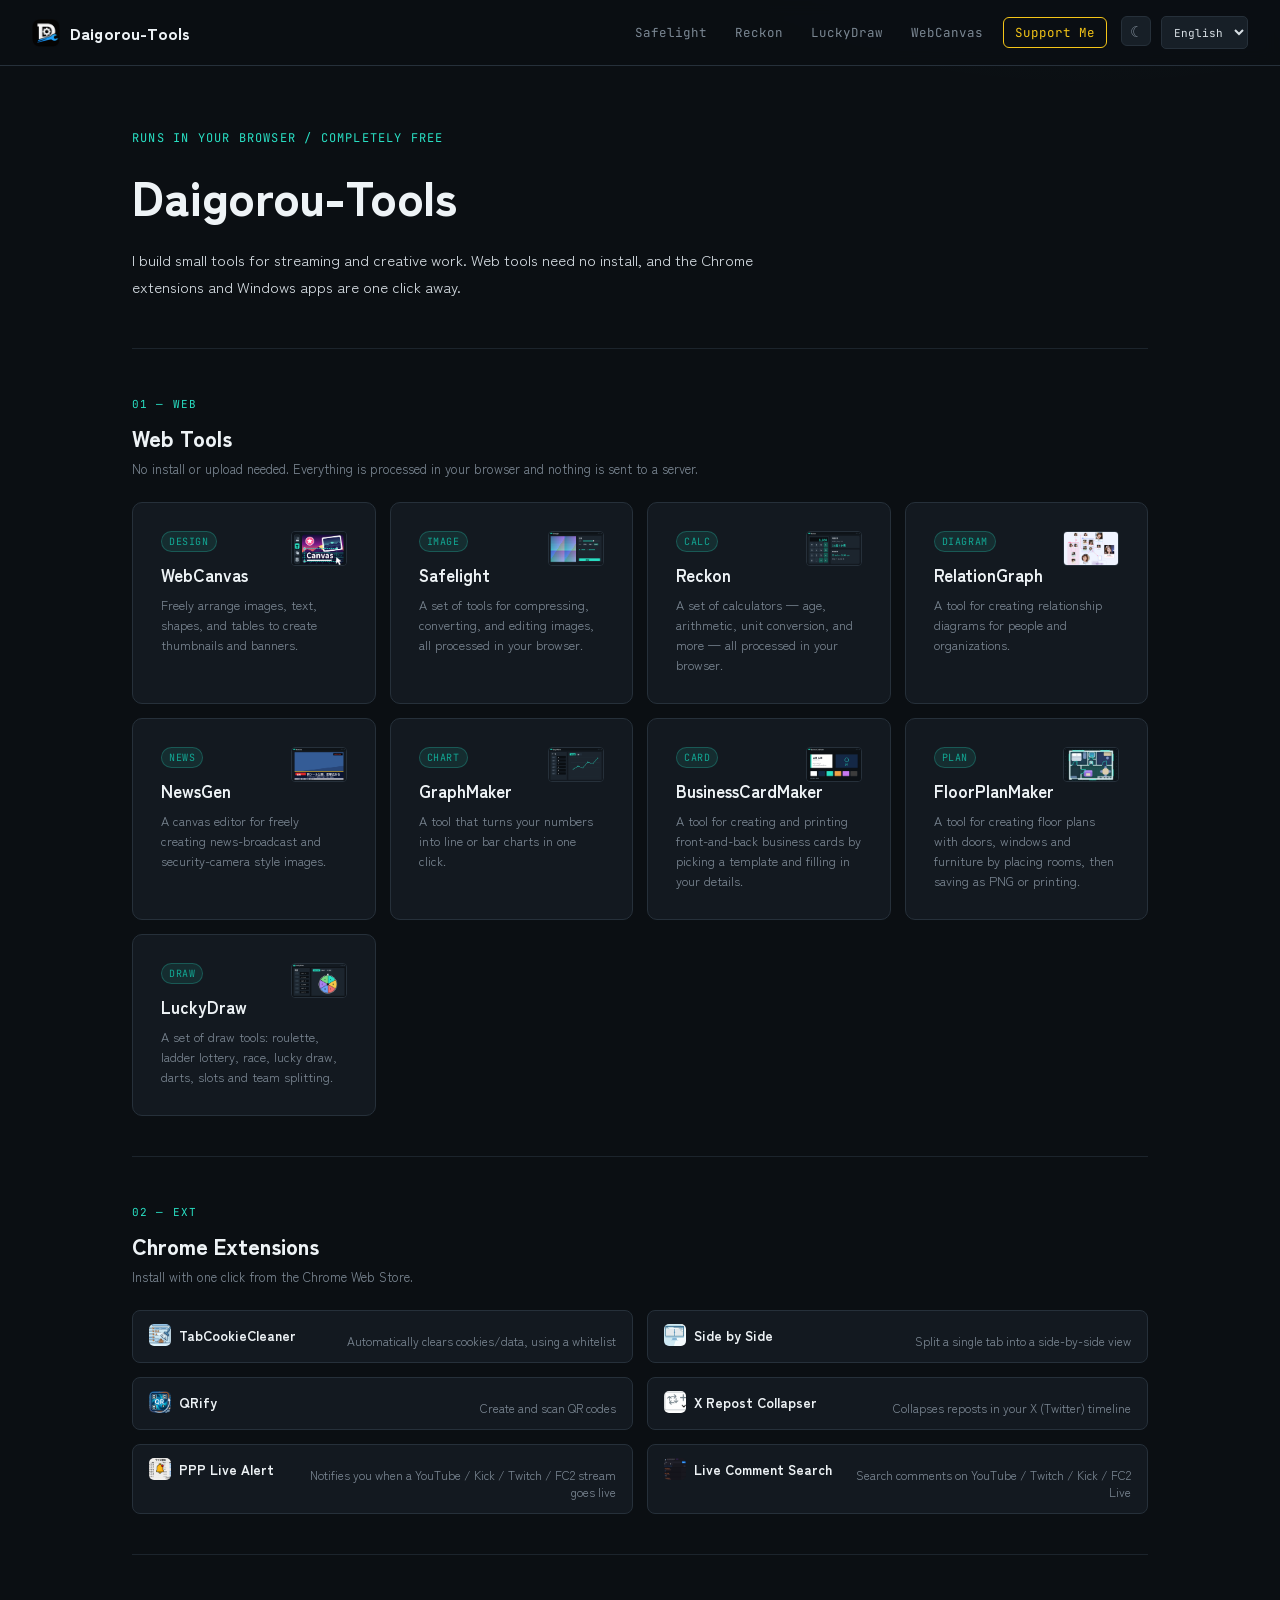
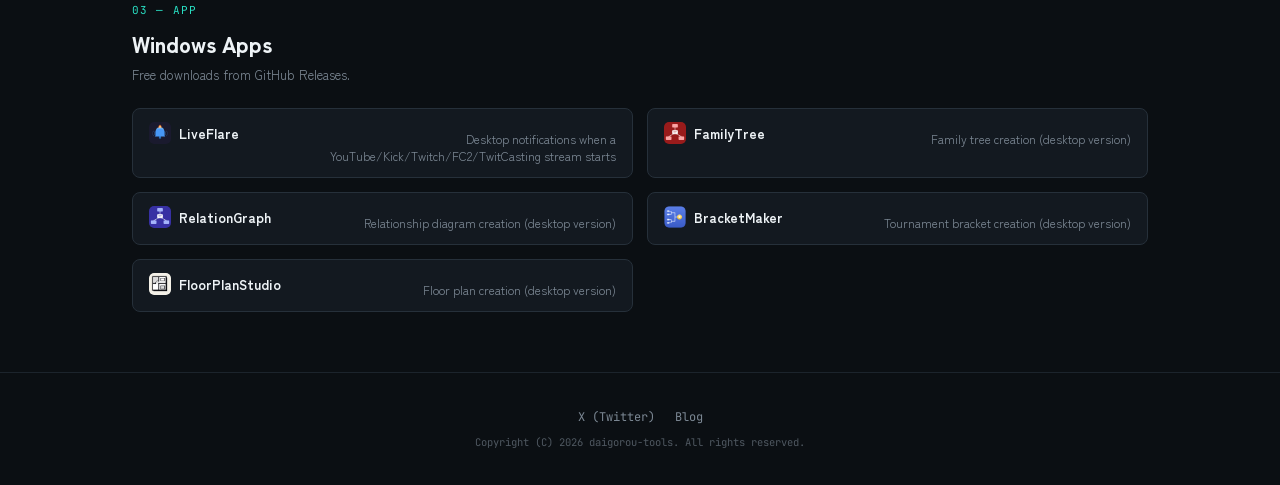
==== index.html @ 7ba77029 "Add files via upload" ====
<!DOCTYPE html>
<html lang="ja">
<head>
<meta charset="UTF-8">
<meta name="viewport" content="width=device-width, initial-scale=1.0">
<title data-i18n="page_title">Daigorou-Tools — ツール置き場</title>
<link rel="icon" type="image/png" href="favicon.png">
<script>
  // CSSが読み込まれる前にテーマ属性を確定させ、切り替え時のチラつきを防ぐ
  (function(){
    try{
      var t = localStorage.getItem('daigorou-tools-theme');
      document.documentElement.setAttribute('data-theme', (t === 'light') ? 'light' : 'dark');
    }catch(e){}
  })();
</script>
<link rel="preconnect" href="https://fonts.googleapis.com">
<link rel="preconnect" href="https://fonts.gstatic.com" crossorigin>
<link href="https://fonts.googleapis.com/css2?family=JetBrains+Mono:wght@400;500;700&family=Zen+Kaku+Gothic+New:wght@400;500;700;900&display=swap" rel="stylesheet">
<link rel="stylesheet" href="style.css">
<script src="i18n.js" defer></script>
</head>
<body>

<header class="topbar">
  <div class="brand">
    <img class="brand-logo" src="favicon.png" alt="" width="28" height="28">
    <span class="brand-name">Daigorou-Tools</span>
  </div>
  <nav class="toplinks">
    <a data-i18n="name_safelight" href="https://daigorou-addon.github.io/safelight/">Safelight</a>
    <a data-i18n="name_reckon" href="https://daigorou-addon.github.io/reckon/">Reckon</a>
    <a data-i18n="name_luckydraw" href="https://daigorou-addon.github.io/lucky-draw/">LuckyDraw</a>
    <a data-i18n="name_webcanvas" href="https://daigorou-addon.github.io/webcanvas/">WebCanvas</a>
    <a class="support-link" href="https://buymeacoffee.com/daigorou" target="_blank" rel="noopener noreferrer">Support Me</a>
    <button id="themeToggleBtn" class="theme-toggle" data-i18n-title="theme_toggle_title" title="表示テーマを切り替え">☀</button>
    <select id="langSelect" class="lang-select">
      <option value="ja">日本語</option>
      <option value="en">English</option>
      <option value="ko">한국어</option>
      <option value="zh-CN">简体中文</option>
      <option value="zh-TW">繁體中文</option>
      <option value="es">Español</option>
    </select>
  </nav>
</header>

<main>

  <section class="hero">
    <p class="hero-kicker" data-i18n="hero_kicker">ブラウザ完結 / 完全無料</p>
    <h1>Daigorou-Tools</h1>
    <p class="hero-lead" data-i18n="hero_lead">各種ツールを作って公開しています。Web版はインストール不要
Chrome拡張とWindowsソフトはワンクリックで導入できます。</p>
  </section>

  <section class="section">
    <div class="section-head">
      <span class="section-tag">01 — WEB</span>
      <h2 data-i18n="sec1_title">Webツール</h2>
      <p data-i18n="sec1_desc">インストール・アップロード不要です。すべてブラウザ内で処理され、サーバーには送信されません。</p>
      <p id="braveNote" class="brave-note" data-i18n="brave_note" hidden>※スマホのBraveブラウザでは、シールド（ライオンマーク）をオフにしないと正常に動作しない場合があります。</p>
    </div>
    <div class="grid grid-4">
      <a class="card card-featured" href="https://daigorou-addon.github.io/webcanvas/">
        <img class="card-thumb" src="img/webcanvas.png" alt="WebCanvas" width="56" height="35" loading="lazy" onerror="this.remove()">
        <span class="card-tag">DESIGN</span>
        <h3 data-i18n="name_webcanvas">WebCanvas</h3>
        <p data-i18n="card_webcanvas_desc">画像・テキスト・図形・表を自由に配置して、サムネイルやバナーを作れるツール。</p>
      </a>
      <a class="card card-featured" href="https://daigorou-addon.github.io/safelight/">
        <img class="card-thumb" src="img/safelight.png" alt="Safelight" width="56" height="35" loading="lazy" onerror="this.remove()">
        <span class="card-tag">IMAGE</span>
        <h3 data-i18n="name_safelight">Safelight</h3>
        <p data-i18n="card_safelight_desc">画像の圧縮、変換、編集をブラウザ内だけで処理するツール集。</p>
      </a>
      <a class="card card-featured" href="https://daigorou-addon.github.io/reckon/">
        <img class="card-thumb" src="img/reckon.png" alt="Reckon" width="56" height="35" loading="lazy" onerror="this.remove()">
        <span class="card-tag">CALC</span>
        <h3 data-i18n="name_reckon">Reckon</h3>
        <p data-i18n="card_reckon_desc">年齢計算・電卓・単位変換など、各種計算をブラウザ内で処理するツール集。</p>
      </a>
      <a class="card card-featured" href="https://daigorou-addon.github.io/relation-graph-web/">
        <img class="card-thumb" src="img/relationgraph.png" alt="RelationGraph" width="56" height="35" loading="lazy" onerror="this.remove()">
        <span class="card-tag">DIAGRAM</span>
        <h3 data-i18n="name_relationgraph">RelationGraph</h3>
        <p data-i18n="card_relationgraph_desc">人物・組織の相関図を作成できるツール。</p>
      </a>
      <a class="card card-featured" href="https://daigorou-addon.github.io/newsgen/">
        <img class="card-thumb" src="img/newsgen.png" alt="NewsGen" width="56" height="35" loading="lazy" onerror="this.remove()">
        <span class="card-tag">NEWS</span>
        <h3 data-i18n="name_newsgen">NewsGen</h3>
        <p data-i18n="card_newsgen_desc">ニュース番組・監視カメラ風の画像を自由に作成できるキャンバスエディタ。</p>
      </a>
      <a class="card card-featured" href="https://daigorou-addon.github.io/graphmaker/">
        <img class="card-thumb" src="img/graphmaker.png" alt="GraphMaker" width="56" height="35" loading="lazy" onerror="this.remove()">
        <span class="card-tag">CHART</span>
        <h3 data-i18n="name_graphmaker">GraphMaker</h3>
        <p data-i18n="card_graphmaker_desc">数値を入力するだけで折れ線・棒グラフを作成できるツール。</p>
      </a>
      <a class="card card-featured" href="https://daigorou-addon.github.io/businesscardmaker/">
        <img class="card-thumb" src="img/businesscardmaker.png" alt="BusinessCardMaker" width="56" height="35" loading="lazy" onerror="this.remove()">
        <span class="card-tag">CARD</span>
        <h3 data-i18n="name_businesscardmaker">BusinessCardMaker</h3>
        <p data-i18n="card_businesscardmaker_desc">テンプレートを選んで入力するだけで、表裏の名刺を作成・印刷できるツール。</p>
      </a>
      <a class="card card-featured" href="https://daigorou-addon.github.io/floorplanmaker/">
        <img class="card-thumb" src="img/floorplanmaker.png" alt="FloorPlanMaker" width="56" height="35" loading="lazy" onerror="this.remove()">
        <span class="card-tag">PLAN</span>
        <h3 data-i18n="name_floorplanmaker">FloorPlanMaker</h3>
        <p data-i18n="card_floorplanmaker_desc">部屋を配置するだけで、ドア・窓・家具入りの間取り図を作成し、PNG保存・印刷できるツール。</p>
      </a>
      <a class="card card-featured" href="https://daigorou-addon.github.io/lucky-draw/">
        <img class="card-thumb" src="img/lucky-draw.png" alt="LuckyDraw" width="56" height="35" loading="lazy" onerror="this.remove()">
        <span class="card-tag">DRAW</span>
        <h3 data-i18n="name_luckydraw">LuckyDraw</h3>
        <p data-i18n="card_luckydraw_desc">ルーレット・あみだくじ・レース・くじ引き・ダーツ・スロット・チーム分けができる抽選ツール集。</p>
      </a>
    </div>
  </section>

  <section class="section">
    <div class="section-head">
      <span class="section-tag">02 — EXT</span>
      <h2 data-i18n="sec2_title">Chrome拡張機能</h2>
      <p data-i18n="sec2_desc">Chromeウェブストアからワンクリックで導入できます。</p>
    </div>
    <div class="grid grid-2">
      <a class="row" href="https://chromewebstore.google.com/detail/fgbdpmmabohmpbkecbohmhadnnpcmadp?utm_source=item-share-cb" target="_blank" rel="noopener">
        <span class="row-name"><img class="row-icon" src="img/icons/tabcookiecleaner.png" alt="" width="22" height="22" loading="lazy" onerror="this.remove()">TabCookieCleaner</span>
        <span class="row-desc" data-i18n="ext_tcc_desc">ホワイトリスト方式でCookie/データを自動削除</span>
      </a>
      <a class="row" href="https://chromewebstore.google.com/detail/ldggejchfmefpfllgifcdkdidkndfijm?utm_source=item-share-cb" target="_blank" rel="noopener">
        <span class="row-name"><img class="row-icon" src="img/icons/sidebyside.png" alt="" width="22" height="22" loading="lazy" onerror="this.remove()">Side by Side</span>
        <span class="row-desc" data-i18n="ext_sbs_desc">1つのタブで画面を左右に分割表示</span>
      </a>
      <a class="row" href="https://chromewebstore.google.com/detail/amllefibcgamaindihhheocadjoeaiei?utm_source=item-share-cb" target="_blank" rel="noopener">
        <span class="row-name"><img class="row-icon" src="img/icons/qrify.png" alt="" width="22" height="22" loading="lazy" onerror="this.remove()">QRify</span>
        <span class="row-desc" data-i18n="ext_qr_desc">QRコードの作成・読み取り</span>
      </a>
      <a class="row" href="https://chromewebstore.google.com/detail/hnbjoaecldhkombolofpclgllfpgfhhi?utm_source=item-share-cb" target="_blank" rel="noopener">
        <span class="row-name"><img class="row-icon" src="img/icons/xrepostcollapser.png" alt="" width="22" height="22" loading="lazy" onerror="this.remove()">X Repost Collapser</span>
        <span class="row-desc" data-i18n="ext_xrc_desc">X(Twitter)のリポストをタイムラインで折りたたむ</span>
      </a>
      <a class="row" href="https://chromewebstore.google.com/detail/ghkobnmkiieaaolppjlgbmhbdlnjgfjc?utm_source=item-share-cb" target="_blank" rel="noopener">
        <span class="row-name"><img class="row-icon" src="img/icons/ppplivealert.png" alt="" width="22" height="22" loading="lazy" onerror="this.remove()">PPP Live Alert</span>
        <span class="row-desc" data-i18n="ext_ppp_desc">YouTube / Kick / Twitch / FC2の配信を通知</span>
      </a>
      <a class="row" href="https://chromewebstore.google.com/detail/ccbcmlofkmamdbfabkmjmnmbmikjnodb?utm_source=item-share-cb" target="_blank" rel="noopener">
        <span class="row-name"><img class="row-icon" src="img/icons/livecommentsearch.png" alt="" width="22" height="22" loading="lazy" onerror="this.remove()">Live Comment Search</span>
        <span class="row-desc" data-i18n="ext_lcs_desc">YouTube / Twitch / Kick / FC2のコメントを検索</span>
      </a>
    </div>
  </section>

  <section class="section">
    <div class="section-head">
      <span class="section-tag">03 — APP</span>
      <h2 data-i18n="sec3_title">Windowsソフト</h2>
      <p data-i18n="sec3_desc">GitHub Releasesから無料でダウンロードできます。</p>
    </div>
    <div class="grid grid-2">
      <a class="row" href="https://github.com/daigorou-addon/LiveFlare/releases" target="_blank" rel="noopener">
        <span class="row-name"><img class="row-icon" src="img/icons/liveflare.png" alt="" width="22" height="22" loading="lazy" onerror="this.remove()">LiveFlare</span>
        <span class="row-desc" data-i18n="app_liveflare_desc">YouTube/Kick/Twitch/FC2/TwitCastingの配信開始を通知</span>
      </a>
      <a class="row" href="https://github.com/daigorou-addon/FamilyTree/releases" target="_blank" rel="noopener">
        <span class="row-name"><img class="row-icon" src="img/icons/familytree.png" alt="" width="22" height="22" loading="lazy" onerror="this.remove()">FamilyTree</span>
        <span class="row-desc" data-i18n="app_familytree_desc">家系図作成（デスクトップ版）</span>
      </a>
      <a class="row" href="https://github.com/daigorou-addon/RelationGraph/releases" target="_blank" rel="noopener">
        <span class="row-name"><img class="row-icon" src="img/icons/relationgraph.png" alt="" width="22" height="22" loading="lazy" onerror="this.remove()">RelationGraph</span>
        <span class="row-desc" data-i18n="app_relationgraph_desc">相関図作成（デスクトップ版）</span>
      </a>
      <a class="row" href="https://github.com/daigorou-addon/BracketMaker/releases" target="_blank" rel="noopener">
        <span class="row-name"><img class="row-icon" src="img/icons/bracketmaker.png" alt="" width="22" height="22" loading="lazy" onerror="this.remove()">BracketMaker</span>
        <span class="row-desc" data-i18n="app_bracketmaker_desc">トーナメント表作成（デスクトップ版）</span>
      </a>
      <a class="row" href="https://github.com/daigorou-addon/FloorPlanStudio/releases" target="_blank" rel="noopener">
        <span class="row-name"><img class="row-icon" src="img/icons/floorplanstudio.png" alt="" width="22" height="22" loading="lazy" onerror="this.remove()">FloorPlanStudio</span>
        <span class="row-desc" data-i18n="app_floorplanstudio_desc">間取り図作成（デスクトップ版）</span>
      </a>
    </div>
  </section>

</main>

<footer>
  <div class="footer-links">
    <a href="https://x.com/daigorouwork" target="_blank" rel="noopener">X (Twitter)</a>
    <a href="https://daigorou-tools.blogspot.com/" target="_blank" rel="noopener" data-i18n="footer_blog">ブログ</a>
  </div>
  <div class="footer-copyright">Copyright (C) 2026 daigorou-tools. All rights reserved.</div>
</footer>

</body>
</html>
---- style.css ----
/* ===================================================================
   Daigorou-Tools — トップページ
   モチーフ: 工具箱のパーツカタログ。整然としたグリッドとタグラベルで
   「並べられたツール群」を表現する。
=================================================================== */

:root{
  --bg:#0b0f13;
  --bg-2:#0e1318;
  --panel:#131920;
  --panel-2:#171f27;
  --line:#26303a;
  --line-soft:#1c242c;
  --paper:#eef3f6;
  --ink:#d7dee4;
  --muted:#7c8894;
  --accent:#29e0c4;
  --accent-2:#12a894;
  --accent-ink:#04241f;
  --mono:"JetBrains Mono","SFMono-Regular",Consolas,monospace;
  --sans:"Zen Kaku Gothic New","Hiragino Sans","Noto Sans JP",sans-serif;
}

/* ダーク/ライトテーマ切り替え。デフォルトはダーク */
html[data-theme="dark"]{
  --bg:#0b0f13;
  --bg-2:#0e1318;
  --panel:#131920;
  --panel-2:#171f27;
  --line:#26303a;
  --line-soft:#1c242c;
  --paper:#eef3f6;
  --ink:#d7dee4;
  --muted:#7c8894;
  --accent:#29e0c4;
  --accent-2:#12a894;
  --accent-ink:#04241f;
  --topbar-bg:rgba(11,15,19,.9);
  --support:#f5c518;
  --support-bg:rgba(245,197,24,.12);
}
html[data-theme="light"]{
  --bg:#ffffff;
  --bg-2:#f3f5f6;
  --panel:#ffffff;
  --panel-2:#f1f3f4;
  --line:#dbe0e3;
  --line-soft:#e9ecee;
  --paper:#12181f;
  --ink:#222a33;
  --muted:#828d99;
  --accent:#0f9c8c;
  --accent-2:#0c7c70;
  --accent-ink:#ffffff;
  --topbar-bg:rgba(255,255,255,.9);
  --support:#b58900;
  --support-bg:rgba(181,137,0,.1);
}

*{box-sizing:border-box;}
html,body{margin:0;padding:0;}
body{
  background:
    radial-gradient(ellipse 900px 500px at 85% -10%, rgba(41,224,196,.06), transparent 60%),
    var(--bg);
  color:var(--ink);
  font-family:var(--sans);
  min-height:100vh;
}
a{color:inherit;text-decoration:none;}

/* ---------- ヘッダー ---------- */
.topbar{
  position:sticky;
  top:0;
  z-index:10;
  display:flex;
  align-items:center;
  justify-content:space-between;
  padding:16px 32px;
  background:var(--topbar-bg);
  backdrop-filter:blur(8px);
  border-bottom:1px solid var(--line);
  flex-wrap:wrap;
  gap:12px;
}
.brand{display:flex;align-items:center;gap:10px;}
.brand-logo{
  width:28px;
  height:28px;
  border-radius:6px;
  display:block;
}
.brand-mark{
  font-family:var(--mono);
  font-weight:700;
  font-size:13px;
  background:var(--accent);
  color:var(--accent-ink);
  padding:4px 8px;
  border-radius:4px;
  letter-spacing:.02em;
}
.brand-name{
  font-weight:900;
  font-size:16px;
  color:var(--paper);
  letter-spacing:.01em;
}
.toplinks{display:flex;gap:4px;flex-wrap:wrap;}
.toplinks a{
  font-family:var(--mono);
  font-size:12.5px;
  color:var(--muted);
  padding:8px 12px;
  border-radius:6px;
  transition:background .15s, color .15s;
}
.toplinks a:hover{background:var(--panel-2);color:var(--accent);}
.toplinks a.support-link{
  color:var(--support);
  border:1px solid var(--support);
  padding:6px 11px;
  border-radius:6px;
  margin:0 6px 0 4px;
  align-self:center;
  white-space:nowrap;
}
.toplinks a.support-link:hover{background:var(--support-bg);color:var(--support);}
.lang-select{
  font-family:var(--mono);
  font-size:11px;
  background:var(--panel-2);
  color:var(--ink);
  border:1px solid var(--line);
  border-radius:5px;
  padding:7px 8px;
  margin-left:6px;
  cursor:pointer;
}
.lang-select:focus{outline:2px solid var(--accent);outline-offset:1px;}
.theme-toggle{
  width:30px; height:30px;
  flex:0 0 auto;
  display:flex; align-items:center; justify-content:center;
  border:1px solid var(--line);
  border-radius:6px;
  background:var(--panel-2);
  color:var(--muted);
  font-size:15px;
  line-height:1;
  cursor:pointer;
  padding:0;
  margin-left:4px;
}
.theme-toggle:hover{ border-color:var(--accent); color:var(--ink); }

/* ---------- ヒーロー ---------- */
main{max-width:1080px;margin:0 auto;padding:0 32px;}
.hero{padding:64px 0 48px;}
.hero-kicker{
  font-family:var(--mono);
  font-size:12px;
  letter-spacing:.1em;
  color:var(--accent);
  text-transform:uppercase;
  margin:0 0 14px;
}
.hero h1{
  font-size:clamp(32px, 5vw, 48px);
  font-weight:900;
  color:var(--paper);
  margin:0 0 16px;
  letter-spacing:-.01em;
}
.hero-lead{
  font-size:15px;
  line-height:1.8;
  color:var(--ink);
  max-width:640px;
  margin:0;
  white-space:pre-line;
}

/* ---------- セクション共通 ---------- */
.section{padding:40px 0;border-top:1px solid var(--line-soft);}
.section-head{margin-bottom:24px;}
.section-tag{
  font-family:var(--mono);
  font-size:11px;
  letter-spacing:.1em;
  color:var(--accent);
}
.section-head h2{
  font-size:22px;
  font-weight:900;
  color:var(--paper);
  margin:8px 0 6px;
}
.section-head p{
  font-size:13px;
  color:var(--muted);
  margin:0;
}
.section-head p.brave-note{
  font-size:11px;
  margin-top:6px;
}

/* ---------- Webツールのカード ---------- */
.grid{display:grid;gap:14px;}
.grid-4{grid-template-columns:repeat(4,1fr);}
.grid-2{grid-template-columns:repeat(2,1fr);}
.grid-single{grid-template-columns:1fr;max-width:420px;}
.grid-3{grid-template-columns:repeat(3,1fr);}
@media (max-width:860px){
  .grid-4, .grid-3{grid-template-columns:repeat(2,1fr);}
}
@media (max-width:600px){
  .grid-4, .grid-2, .grid-3{grid-template-columns:1fr;}
  main{padding:0 18px;}
  .topbar{padding:14px 18px;justify-content:center;}
  .brand{display:none;}
  .toplinks{width:100%;justify-content:center;align-items:center;flex-wrap:nowrap;}
  .toplinks a:not(.support-link){display:none;}
}

.card{
  position:relative;
  display:flex;
  flex-direction:column;
  gap:8px;
  background:var(--panel);
  border:1px solid var(--line);
  border-radius:10px;
  padding:20px;
  transition:border-color .15s, transform .15s, background .15s;
}
.card:hover{
  border-color:var(--accent);
  background:var(--panel-2);
  transform:translateY(-2px);
}
.card-featured{
  padding:28px;
}
.card-featured h3{
  font-size:22px;
}
.card-featured p{
  font-size:13.5px;
}
.card-thumb{
  position:absolute;
  top:28px;
  right:28px;
  width:56px;
  height:35px;
  object-fit:cover;
  object-position:top;
  border:1px solid var(--line);
  border-radius:4px;
  background:var(--bg-2);
}
.card-tag{
  align-self:flex-start;
  font-family:var(--mono);
  font-size:10px;
  letter-spacing:.06em;
  color:var(--accent-2);
  background:rgba(41,224,196,.1);
  border:1px solid rgba(41,224,196,.25);
  padding:3px 7px;
  border-radius:20px;
}
.card h3{
  font-size:17px;
  font-weight:700;
  color:var(--paper);
  margin:2px 0 0;
}
.card p{
  font-size:12.5px;
  line-height:1.6;
  color:var(--muted);
  margin:0;
  flex:1;
}

/* ---------- 拡張機能・ソフトのリスト行 ---------- */
.row{
  display:flex;
  align-items:baseline;
  justify-content:space-between;
  gap:16px;
  background:var(--panel);
  border:1px solid var(--line);
  border-radius:8px;
  padding:13px 16px;
  transition:border-color .15s, background .15s;
}
.row:hover{border-color:var(--accent);background:var(--panel-2);}
.row-icon{
  flex:none;
  width:22px;
  height:22px;
  border-radius:5px;
}
.row-name{
  display:inline-flex;
  align-items:center;
  gap:8px;
  font-size:13.5px;
  font-weight:700;
  color:var(--paper);
  white-space:nowrap;
}
.row-desc{
  font-size:12px;
  color:var(--muted);
  text-align:right;
}
@media (max-width:600px){
  .row{flex-direction:column;align-items:flex-start;gap:4px;}
  .row-desc{text-align:left;}
}

/* ---------- フッター ---------- */
footer{
  text-align:center;
  padding:36px 20px;
  border-top:1px solid var(--line-soft);
  margin-top:20px;
}
.footer-links{
  display:flex;
  justify-content:center;
  gap:20px;
  flex-wrap:wrap;
  margin-bottom:10px;
}
.footer-links a{
  font-family:var(--mono);
  font-size:12px;
  color:var(--muted);
  transition:color .15s;
}
.footer-links a:hover{color:var(--accent);}
.footer-copyright{
  font-family:var(--mono);
  font-size:10.5px;
  color:var(--muted);
  opacity:.6;
}
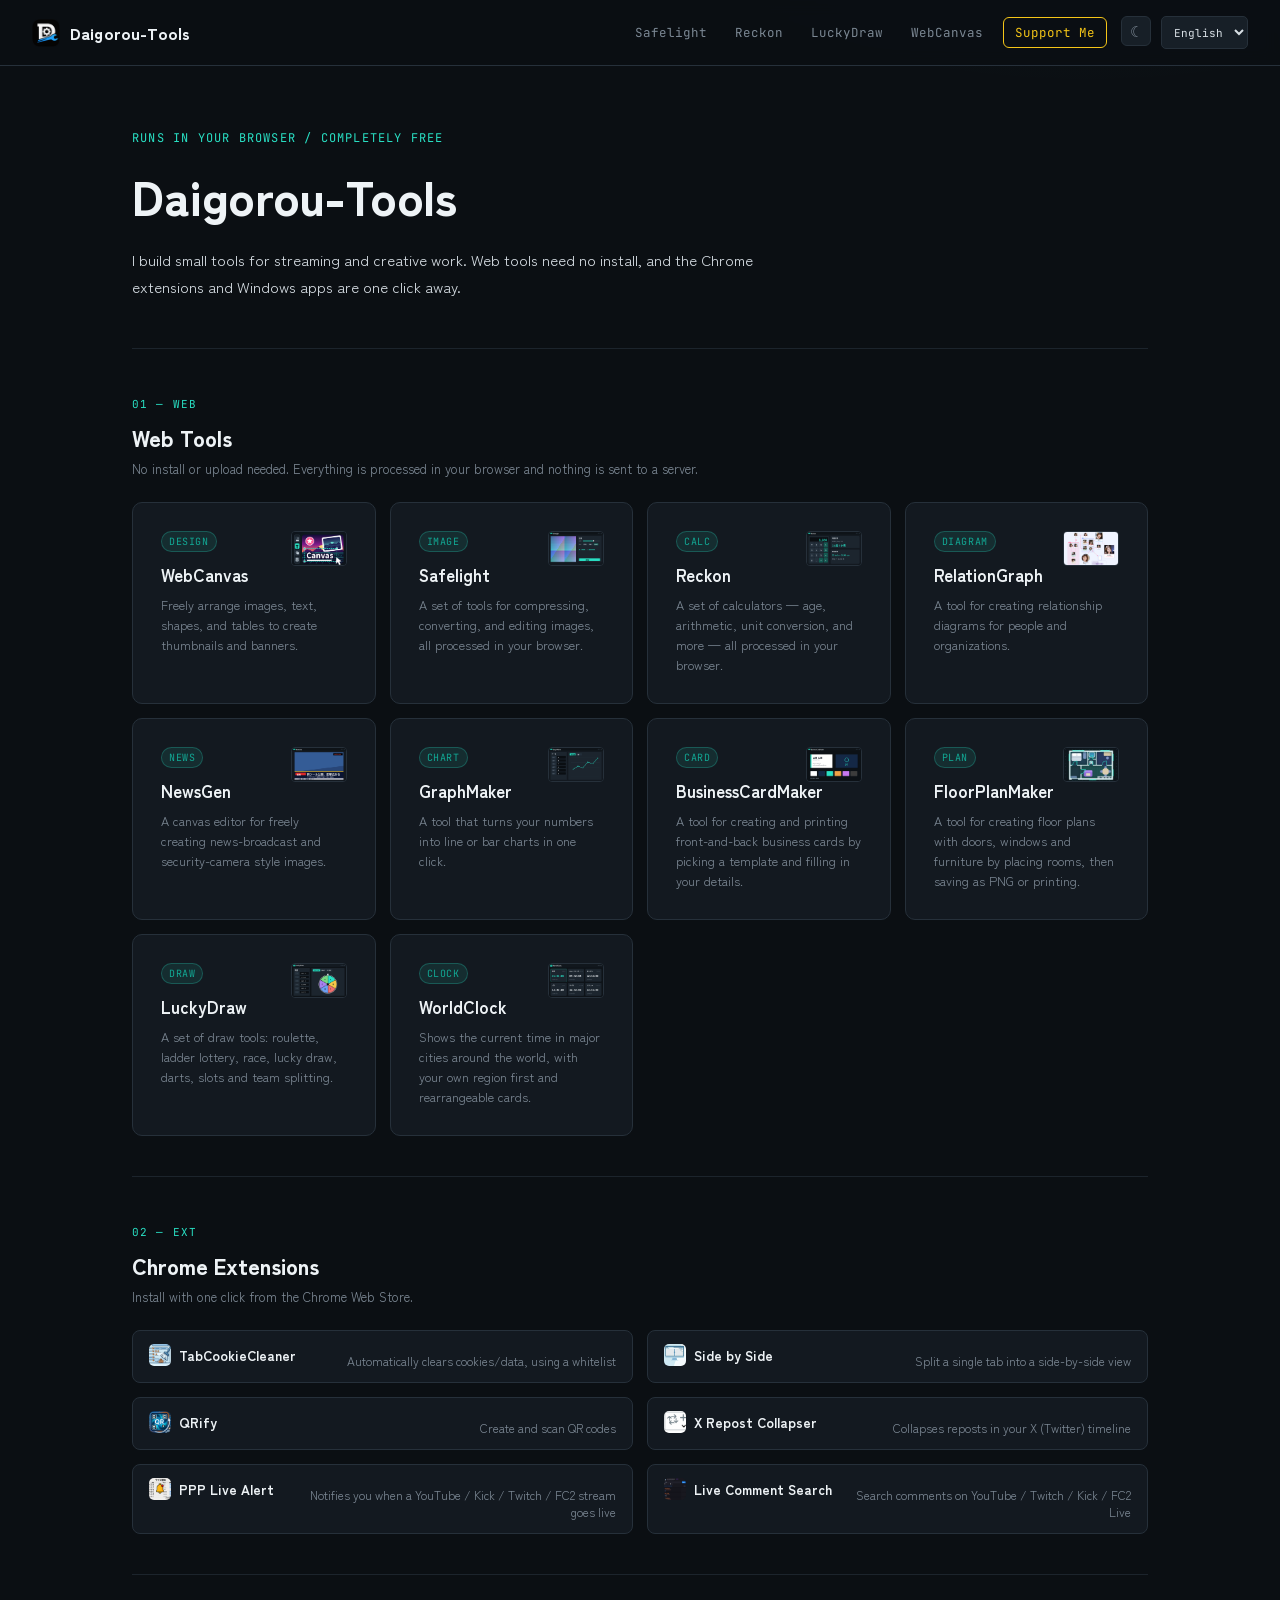
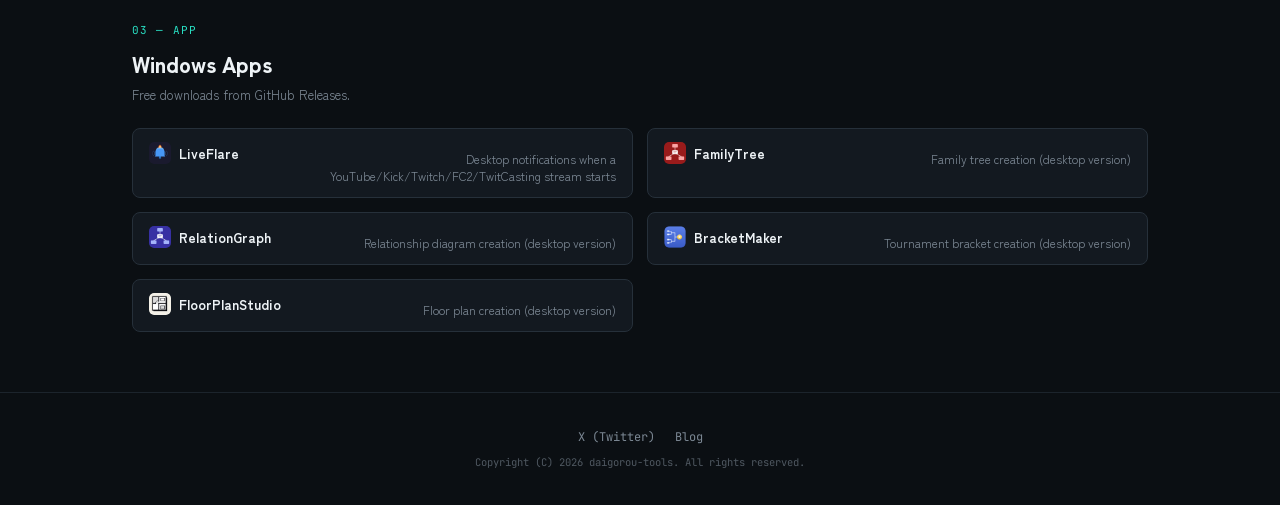
==== commit cc06ed56: "Add files via upload" ====
--- a/index.html
+++ b/index.html
@@ -116,6 +116,12 @@
         <h3 data-i18n="name_luckydraw">LuckyDraw</h3>
         <p data-i18n="card_luckydraw_desc">ルーレット・あみだくじ・レース・くじ引き・ダーツ・スロット・チーム分けができる抽選ツール集。</p>
       </a>
+      <a class="card card-featured" href="https://daigorou-addon.github.io/worldclock/">
+        <img class="card-thumb" src="img/worldclock.png" alt="WorldClock" width="56" height="35" loading="lazy" onerror="this.remove()">
+        <span class="card-tag">CLOCK</span>
+        <h3 data-i18n="name_worldclock">WorldClock</h3>
+        <p data-i18n="card_worldclock_desc">世界の主要都市の現在時刻を一覧表示。自分の地域を先頭に表示し、カードの並べ替えもできるツール。</p>
+      </a>
     </div>
   </section>
 
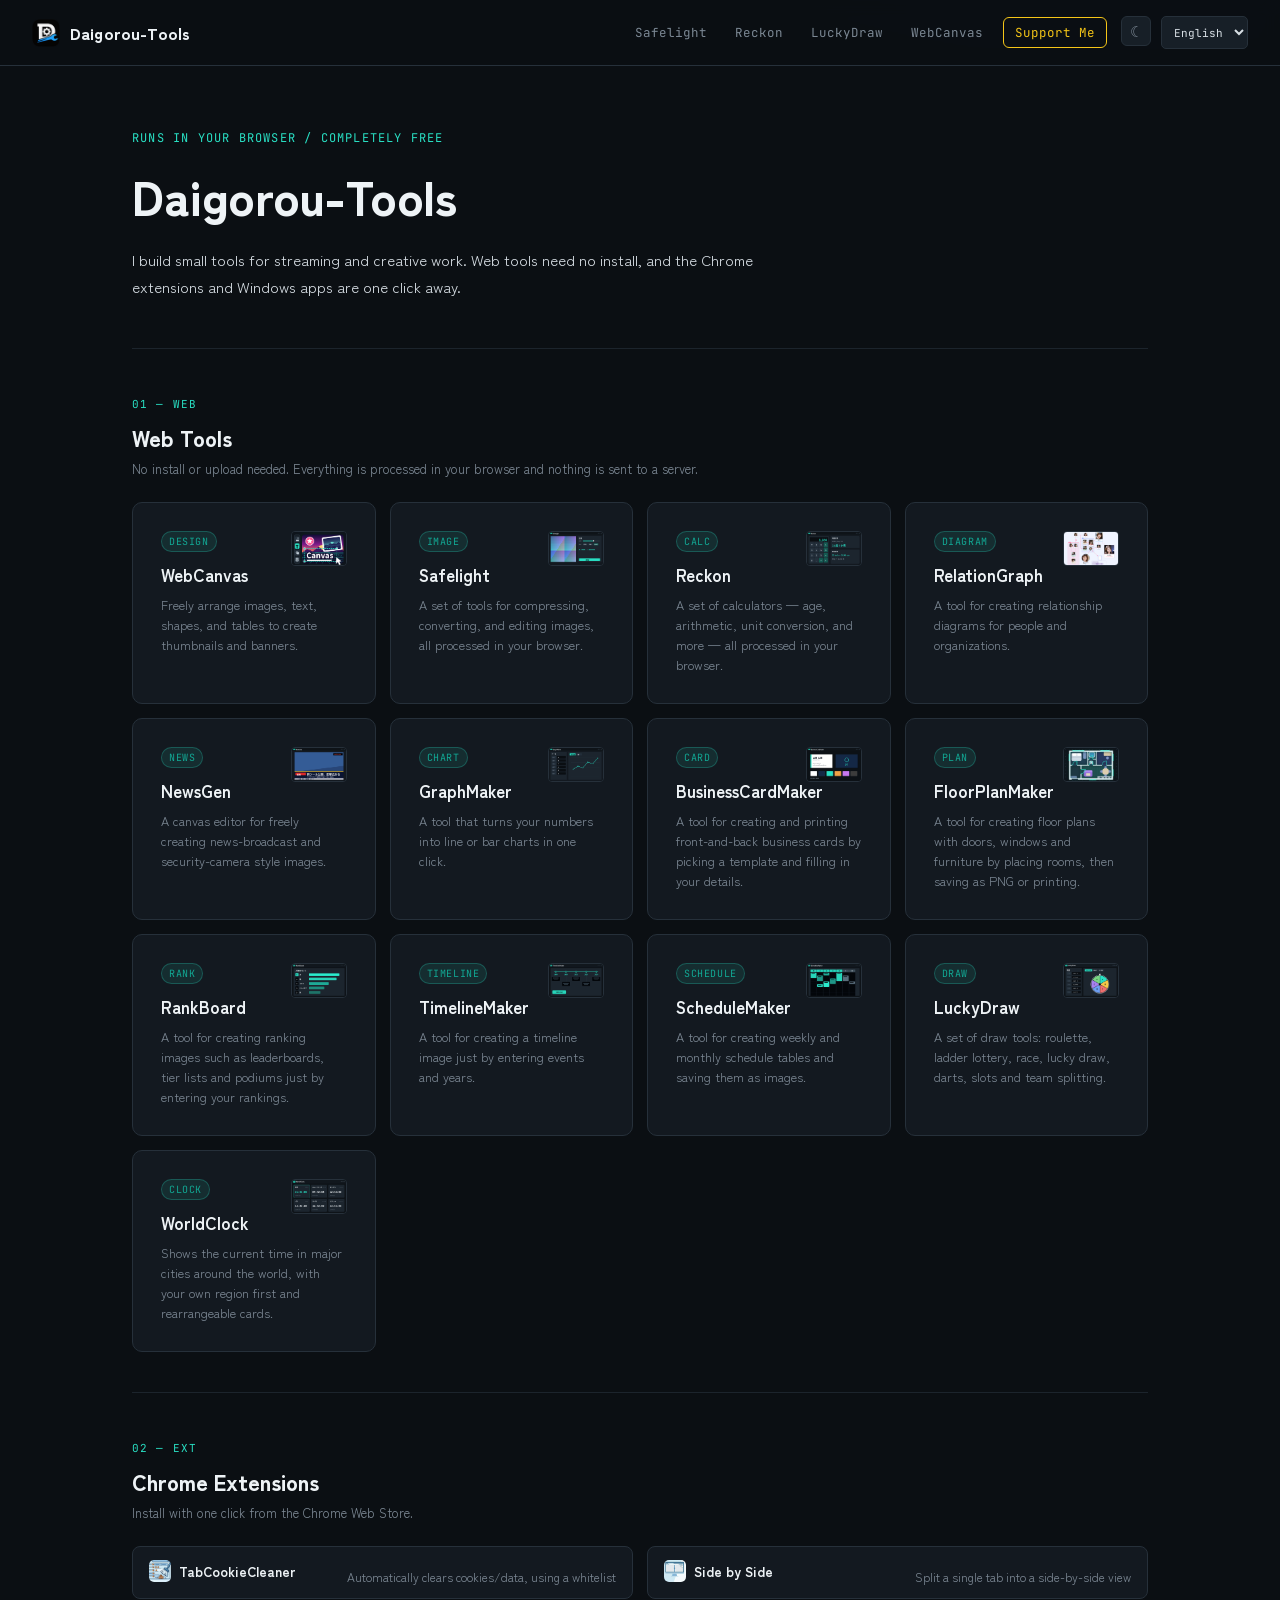
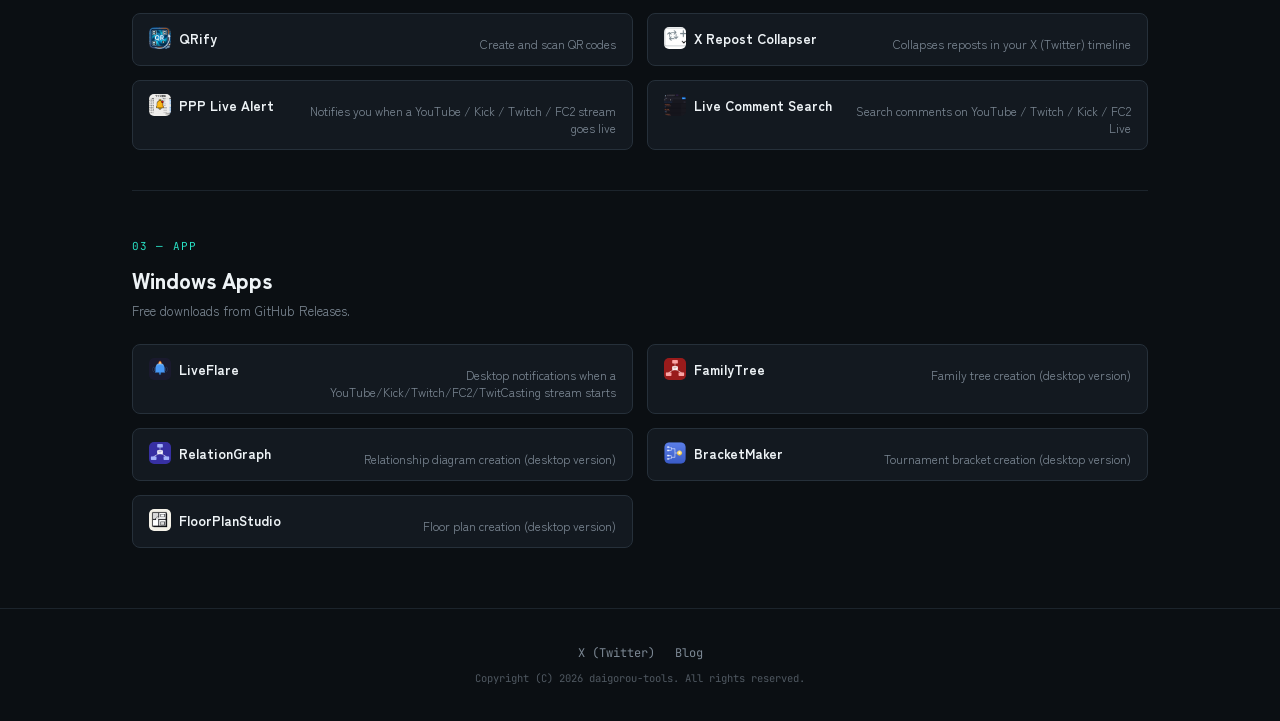
==== commit cbcd894d: "Add files via upload" ====
--- a/index.html
+++ b/index.html
@@ -110,6 +110,24 @@
         <h3 data-i18n="name_floorplanmaker">FloorPlanMaker</h3>
         <p data-i18n="card_floorplanmaker_desc">部屋を配置するだけで、ドア・窓・家具入りの間取り図を作成し、PNG保存・印刷できるツール。</p>
       </a>
+      <a class="card card-featured" href="https://daigorou-addon.github.io/rankboard/">
+        <img class="card-thumb" src="img/rankboard.png" alt="RankBoard" width="56" height="35" loading="lazy" onerror="this.remove()">
+        <span class="card-tag">RANK</span>
+        <h3 data-i18n="name_rankboard">RankBoard</h3>
+        <p data-i18n="card_rankboard_desc">ランキングを入力するだけで、順位表・ティア表・表彰台などの表画像を作成できるツール。</p>
+      </a>
+      <a class="card card-featured" href="https://daigorou-addon.github.io/timelinemaker/">
+        <img class="card-thumb" src="img/timelinemaker.png" alt="TimelineMaker" width="56" height="35" loading="lazy" onerror="this.remove()">
+        <span class="card-tag">TIMELINE</span>
+        <h3 data-i18n="name_timelinemaker">TimelineMaker</h3>
+        <p data-i18n="card_timelinemaker_desc">出来事と年を入力するだけで、年表画像を作成できるツール。</p>
+      </a>
+      <a class="card card-featured" href="https://daigorou-addon.github.io/schedulemaker/">
+        <img class="card-thumb" src="img/schedulemaker.png" alt="ScheduleMaker" width="56" height="35" loading="lazy" onerror="this.remove()">
+        <span class="card-tag">SCHEDULE</span>
+        <h3 data-i18n="name_schedulemaker">ScheduleMaker</h3>
+        <p data-i18n="card_schedulemaker_desc">週間・月間のスケジュール表を作成し、画像として保存できるツール。</p>
+      </a>
       <a class="card card-featured" href="https://daigorou-addon.github.io/lucky-draw/">
         <img class="card-thumb" src="img/lucky-draw.png" alt="LuckyDraw" width="56" height="35" loading="lazy" onerror="this.remove()">
         <span class="card-tag">DRAW</span>
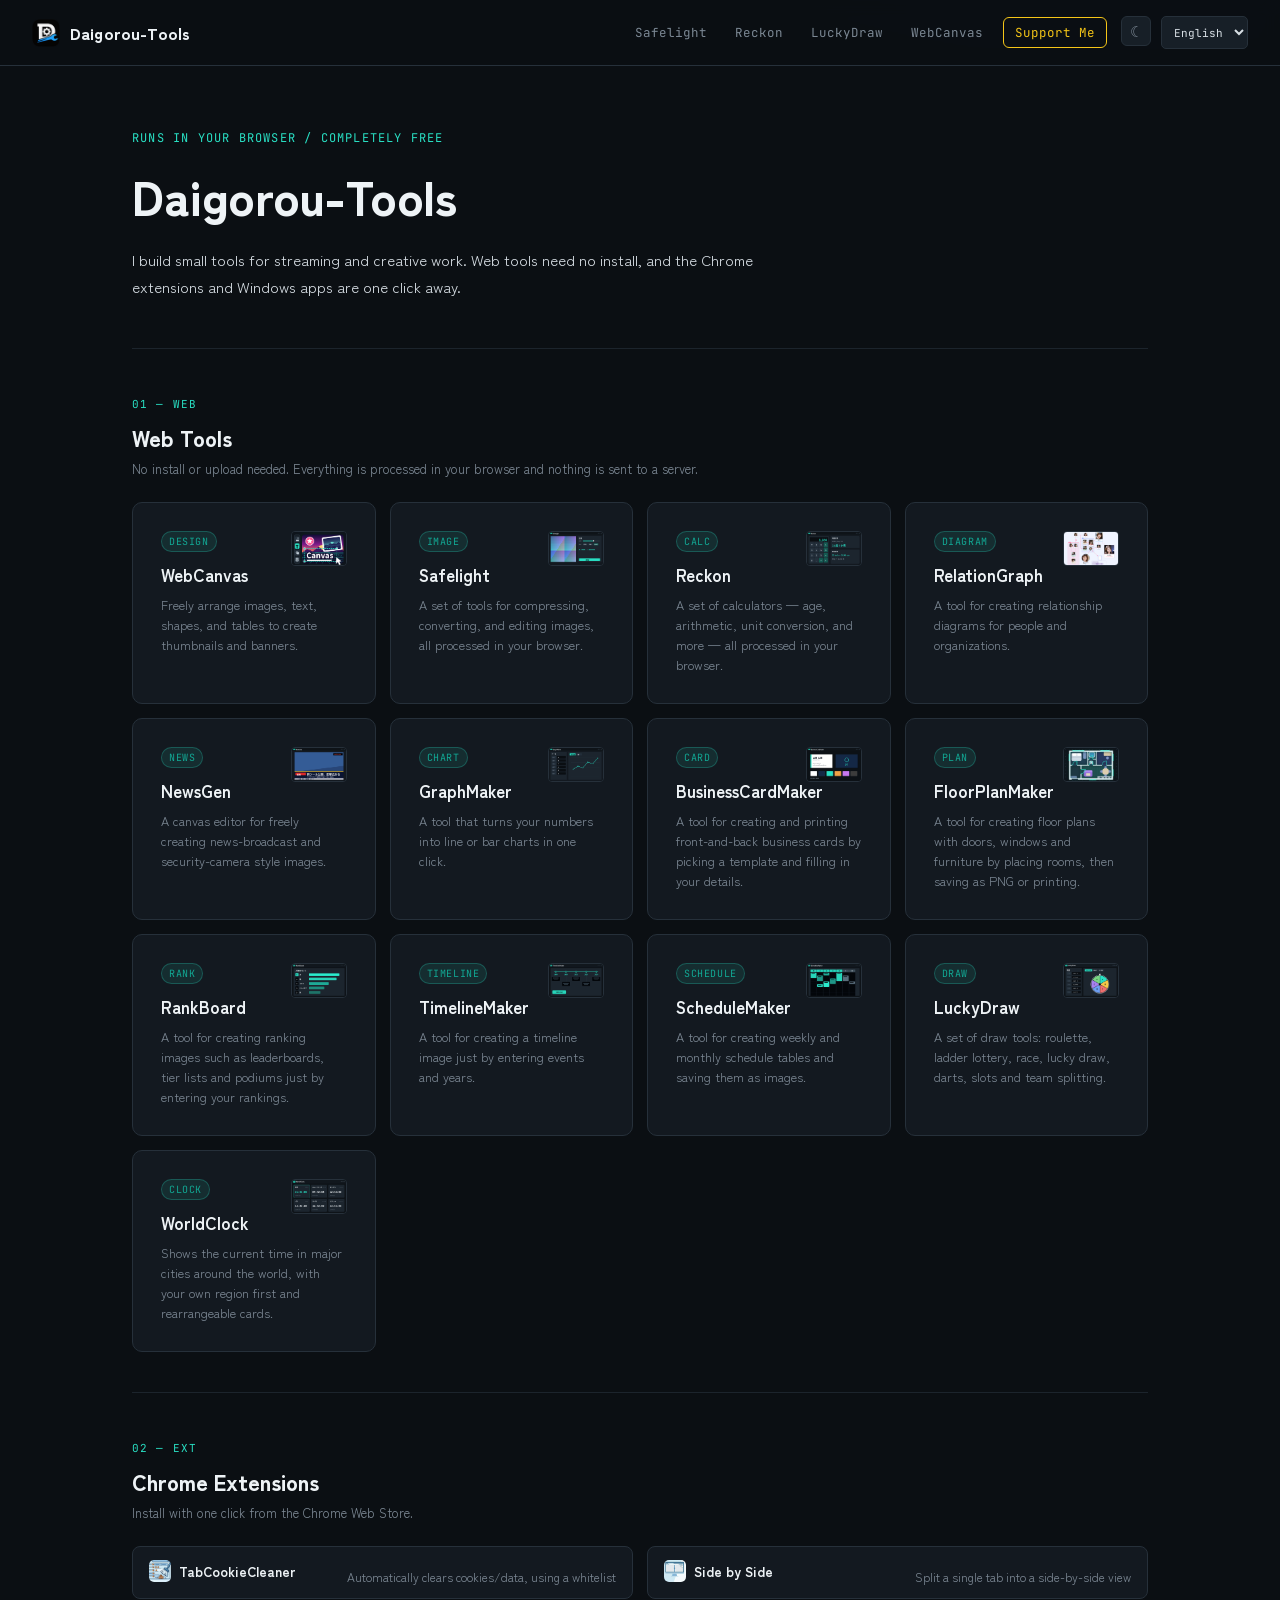
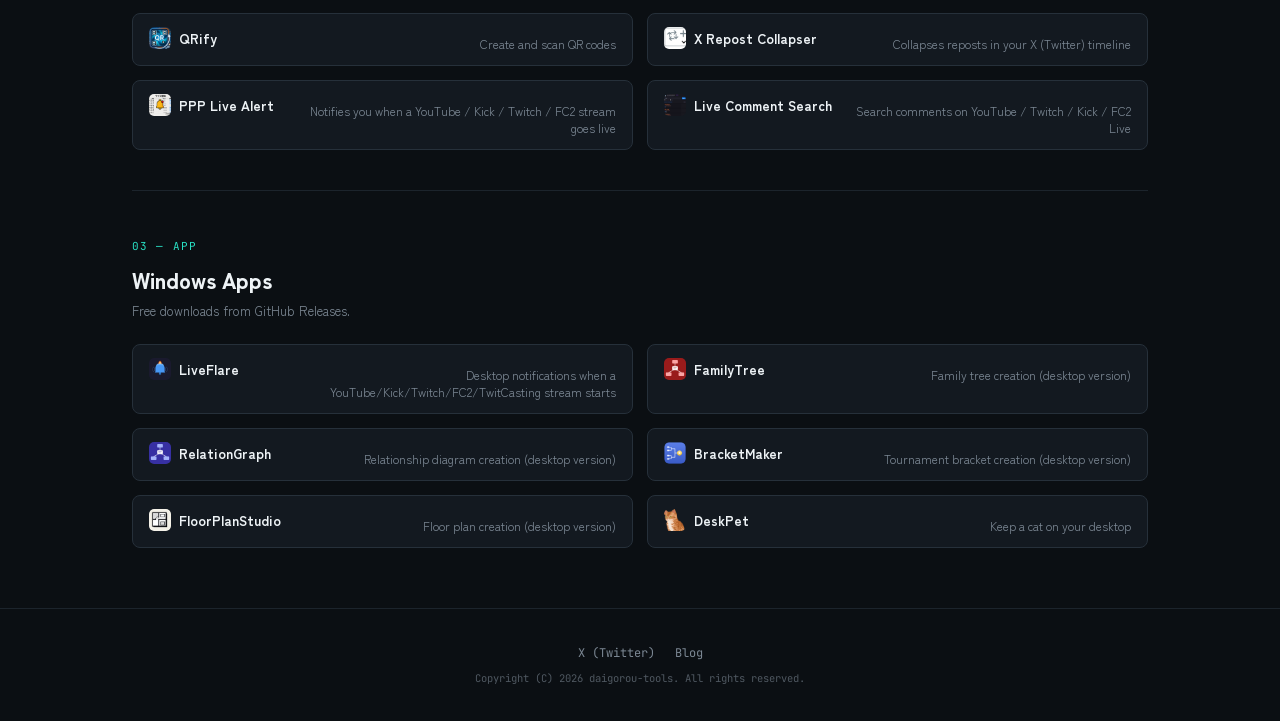
==== commit 954a820f: "Add files via upload" ====
--- a/index.html
+++ b/index.html
@@ -204,6 +204,10 @@
         <span class="row-name"><img class="row-icon" src="img/icons/floorplanstudio.png" alt="" width="22" height="22" loading="lazy" onerror="this.remove()">FloorPlanStudio</span>
         <span class="row-desc" data-i18n="app_floorplanstudio_desc">間取り図作成（デスクトップ版）</span>
       </a>
+      <a class="row" href="https://github.com/daigorou-addon/DeskPet/releases" target="_blank" rel="noopener">
+        <span class="row-name"><img class="row-icon" src="img/icons/deskpet.png" alt="" width="22" height="22" loading="lazy" onerror="this.remove()">DeskPet</span>
+        <span class="row-desc" data-i18n="app_deskpet_desc">デスクトップで猫を飼う</span>
+      </a>
     </div>
   </section>
 
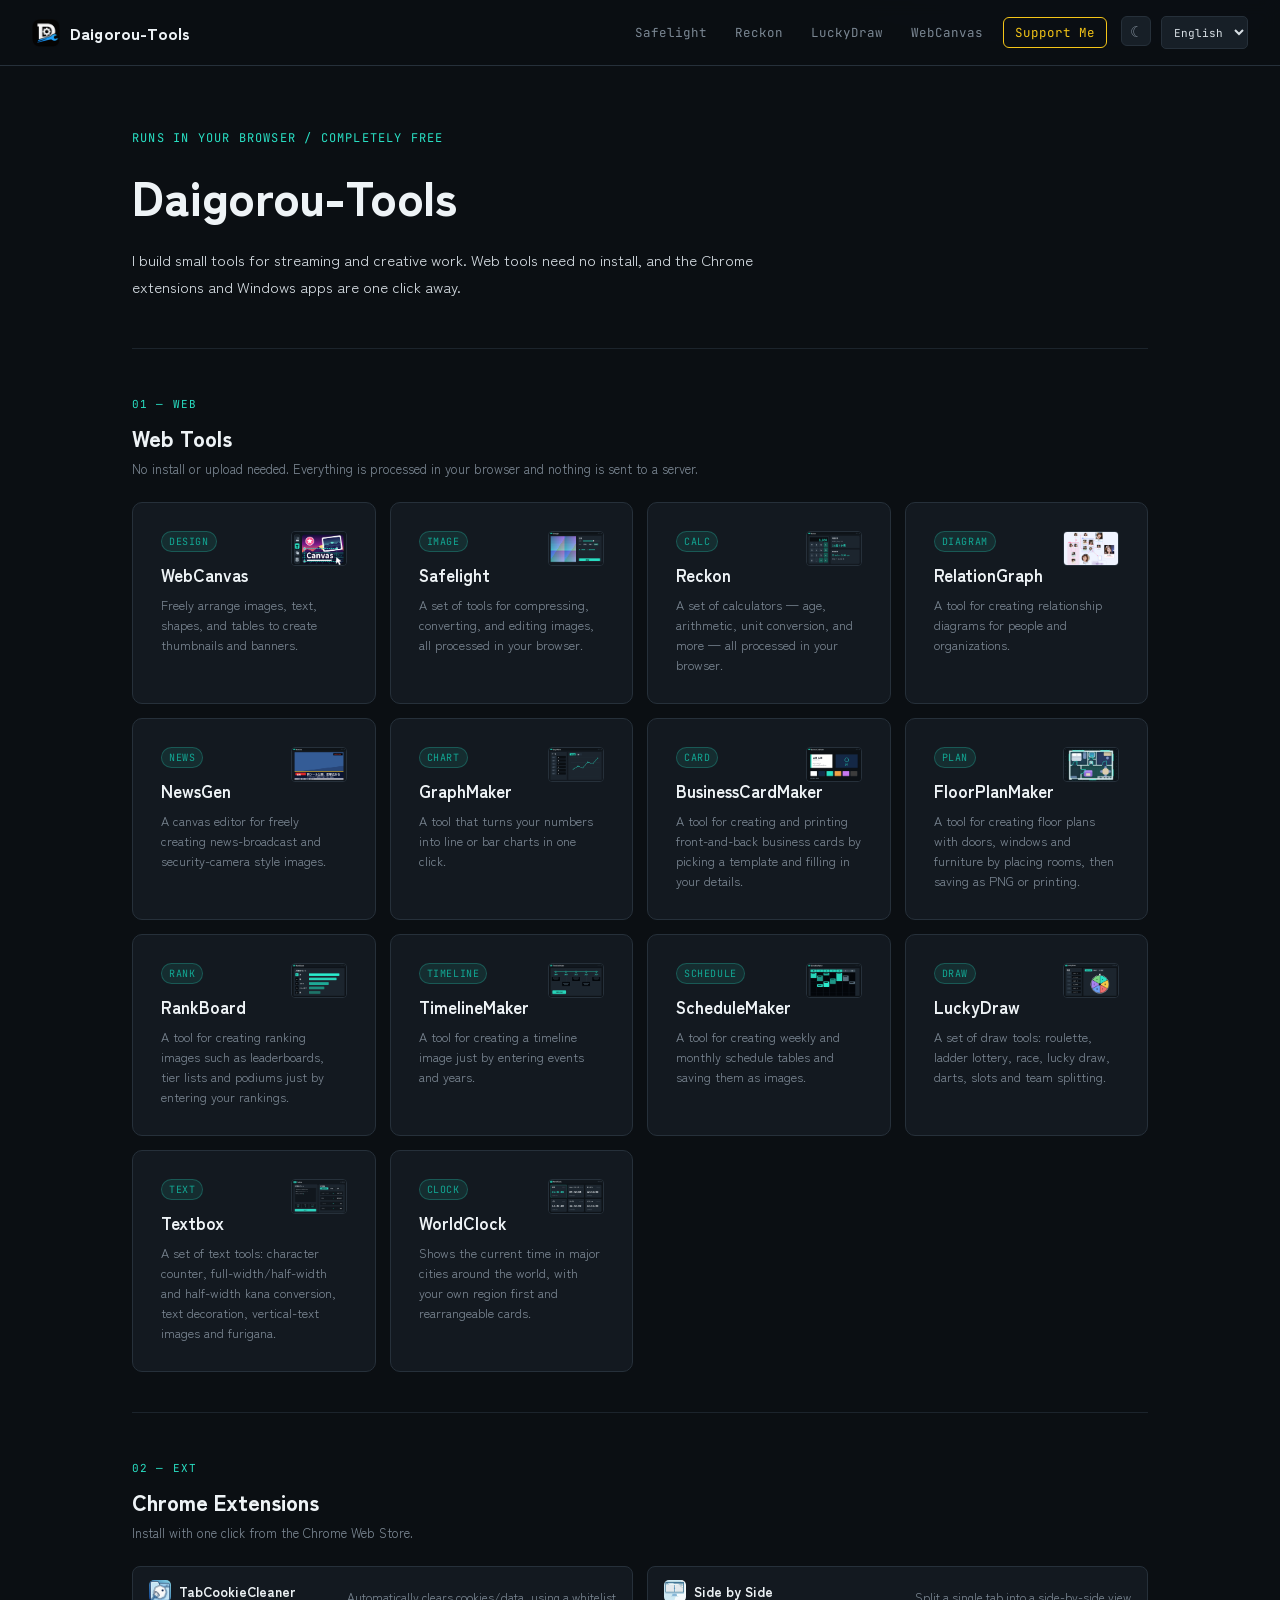
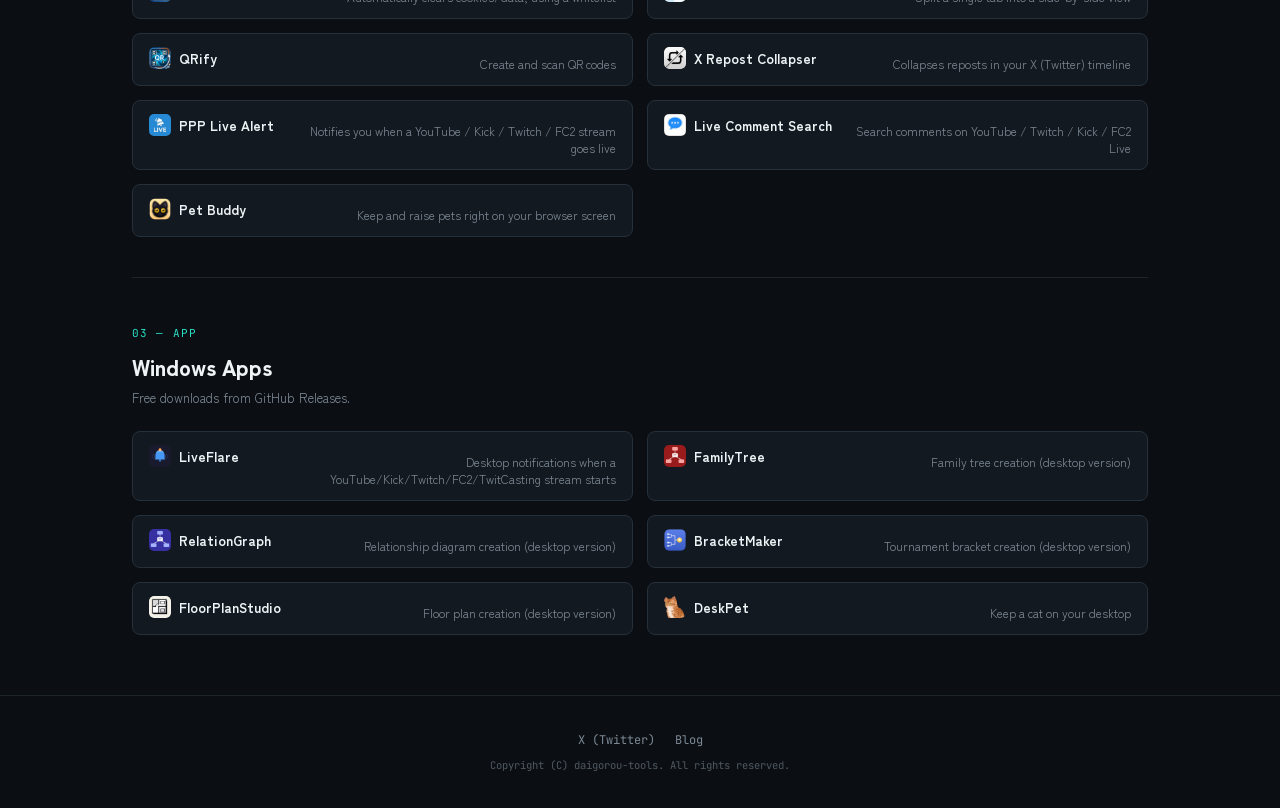
==== commit 3c765a66: "Add files via upload" ====
--- a/index.html
+++ b/index.html
@@ -134,6 +134,12 @@
         <h3 data-i18n="name_luckydraw">LuckyDraw</h3>
         <p data-i18n="card_luckydraw_desc">ルーレット・あみだくじ・レース・くじ引き・ダーツ・スロット・チーム分けができる抽選ツール集。</p>
       </a>
+      <a class="card card-featured" href="https://daigorou-addon.github.io/textbox/">
+        <img class="card-thumb" src="img/textbox.png" alt="Textbox" width="56" height="35" loading="lazy" onerror="this.remove()">
+        <span class="card-tag">TEXT</span>
+        <h3 data-i18n="name_textbox">Textbox</h3>
+        <p data-i18n="card_textbox_desc">文字数カウント・全角半角/半角カナ変換・文字装飾・縦書き画像化・ふりがな付けができるテキストツール集。</p>
+      </a>
       <a class="card card-featured" href="https://daigorou-addon.github.io/worldclock/">
         <img class="card-thumb" src="img/worldclock.png" alt="WorldClock" width="56" height="35" loading="lazy" onerror="this.remove()">
         <span class="card-tag">CLOCK</span>
@@ -174,6 +180,10 @@
         <span class="row-name"><img class="row-icon" src="img/icons/livecommentsearch.png" alt="" width="22" height="22" loading="lazy" onerror="this.remove()">Live Comment Search</span>
         <span class="row-desc" data-i18n="ext_lcs_desc">YouTube / Twitch / Kick / FC2のコメントを検索</span>
       </a>
+      <a class="row" href="https://chromewebstore.google.com/detail/ogliaemcpnepgocgphenpnagfphbmfgk?utm_source=item-share-cb" target="_blank" rel="noopener">
+        <span class="row-name"><img class="row-icon" src="img/icons/petbuddy.png" alt="" width="22" height="22" loading="lazy" onerror="this.remove()">Pet Buddy</span>
+        <span class="row-desc" data-i18n="ext_petbuddy_desc">画面内でペットを飼って育てる</span>
+      </a>
     </div>
   </section>
 
@@ -218,7 +228,7 @@
     <a href="https://x.com/daigorouwork" target="_blank" rel="noopener">X (Twitter)</a>
     <a href="https://daigorou-tools.blogspot.com/" target="_blank" rel="noopener" data-i18n="footer_blog">ブログ</a>
   </div>
-  <div class="footer-copyright">Copyright (C) 2026 daigorou-tools. All rights reserved.</div>
+  <div class="footer-copyright">Copyright (C) daigorou-tools. All rights reserved.</div>
 </footer>
 
 </body>
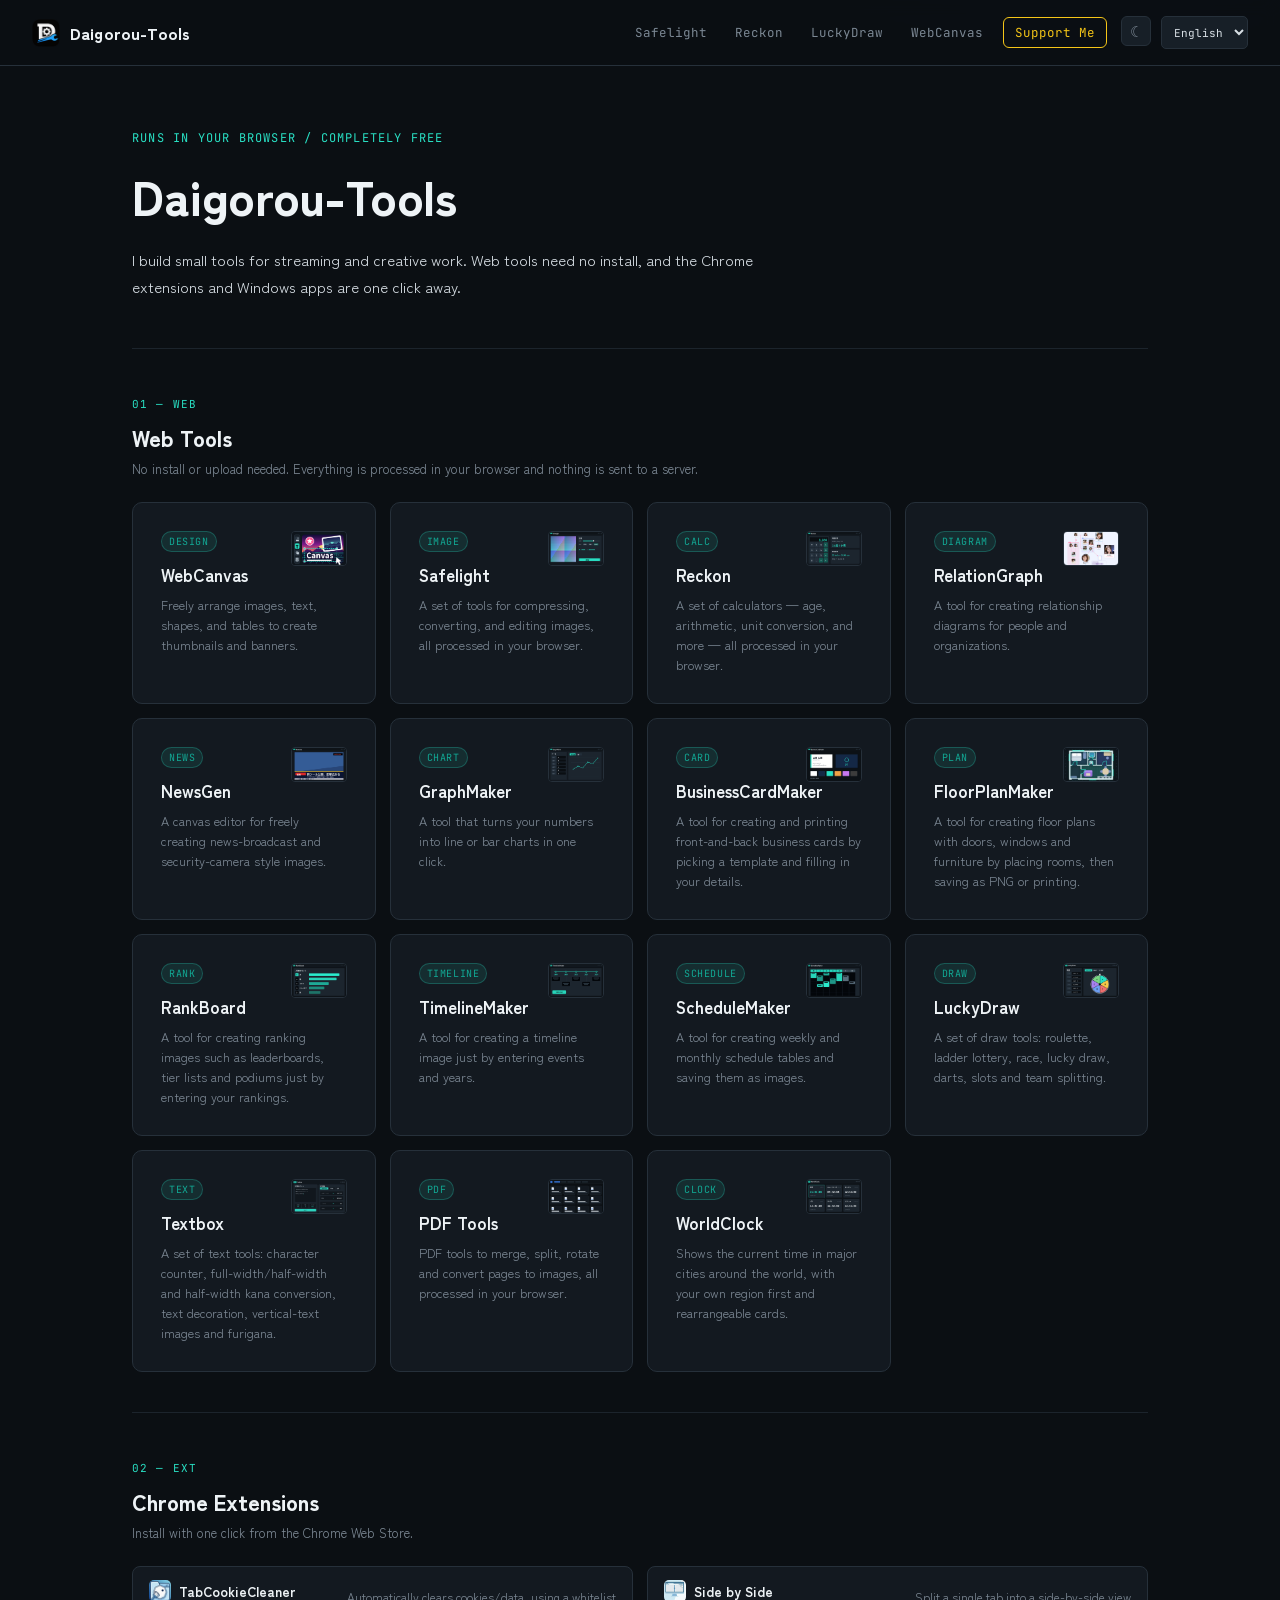
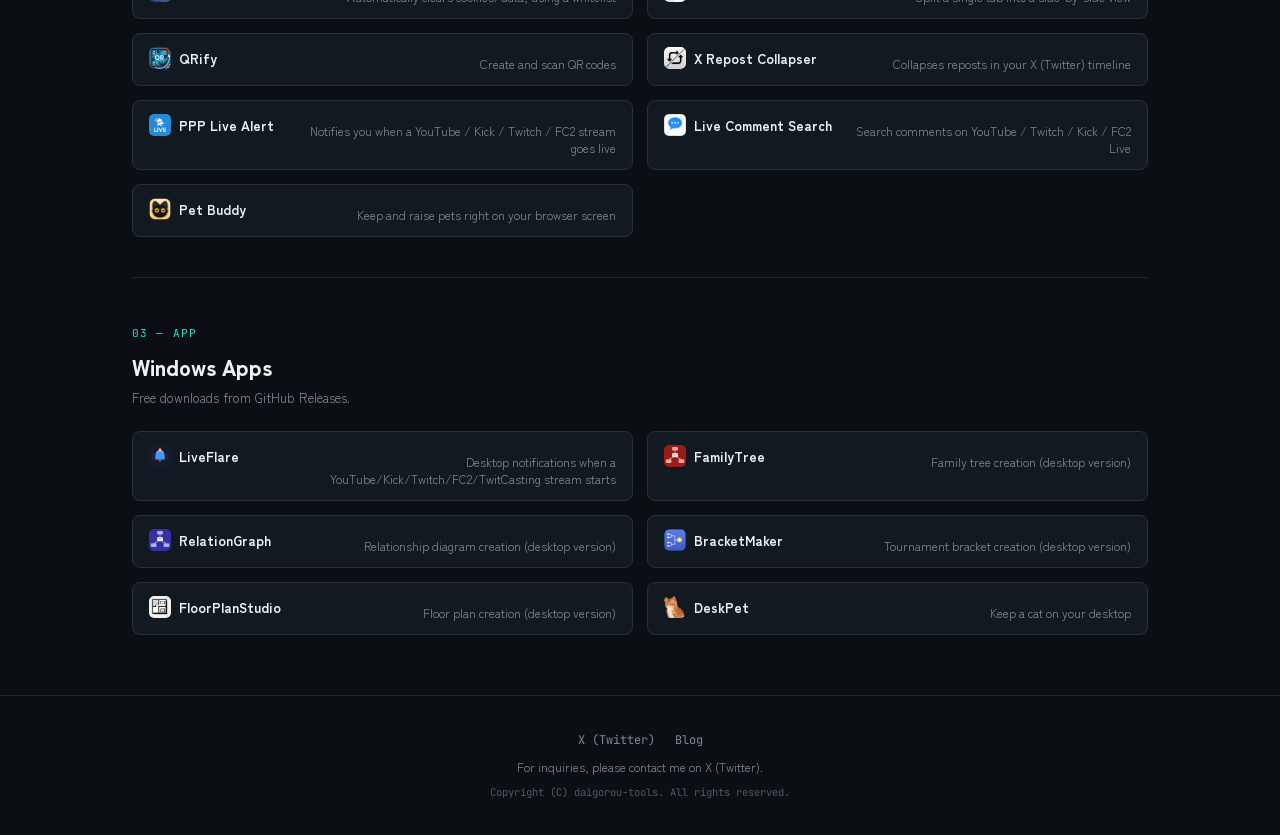
==== commit 48688571: "Add files via upload" ====
--- a/index.html
+++ b/index.html
@@ -140,6 +140,12 @@
         <h3 data-i18n="name_textbox">Textbox</h3>
         <p data-i18n="card_textbox_desc">文字数カウント・全角半角/半角カナ変換・文字装飾・縦書き画像化・ふりがな付けができるテキストツール集。</p>
       </a>
+      <a class="card card-featured" href="https://daigorou-addon.github.io/pdf-tools/">
+        <img class="card-thumb" src="img/pdftools.png" alt="PDF Tools" width="56" height="35" loading="lazy" onerror="this.remove()">
+        <span class="card-tag">PDF</span>
+        <h3 data-i18n="name_pdftools">PDFツール</h3>
+        <p data-i18n="card_pdftools_desc">PDFの結合・分割・回転・画像変換などをブラウザ内で処理するツール集。</p>
+      </a>
       <a class="card card-featured" href="https://daigorou-addon.github.io/worldclock/">
         <img class="card-thumb" src="img/worldclock.png" alt="WorldClock" width="56" height="35" loading="lazy" onerror="this.remove()">
         <span class="card-tag">CLOCK</span>
@@ -228,6 +234,7 @@
     <a href="https://x.com/daigorouwork" target="_blank" rel="noopener">X (Twitter)</a>
     <a href="https://daigorou-tools.blogspot.com/" target="_blank" rel="noopener" data-i18n="footer_blog">ブログ</a>
   </div>
+  <p class="footer-note" data-i18n="footer_contact_note">ご連絡はX (Twitter)までお願いします。</p>
   <div class="footer-copyright">Copyright (C) daigorou-tools. All rights reserved.</div>
 </footer>
 
--- a/style.css
+++ b/style.css
@@ -352,3 +352,8 @@
   color:var(--muted);
   opacity:.6;
 }
+.footer-note{
+  font-size:12px;
+  color:var(--muted);
+  margin:0 0 10px;
+}
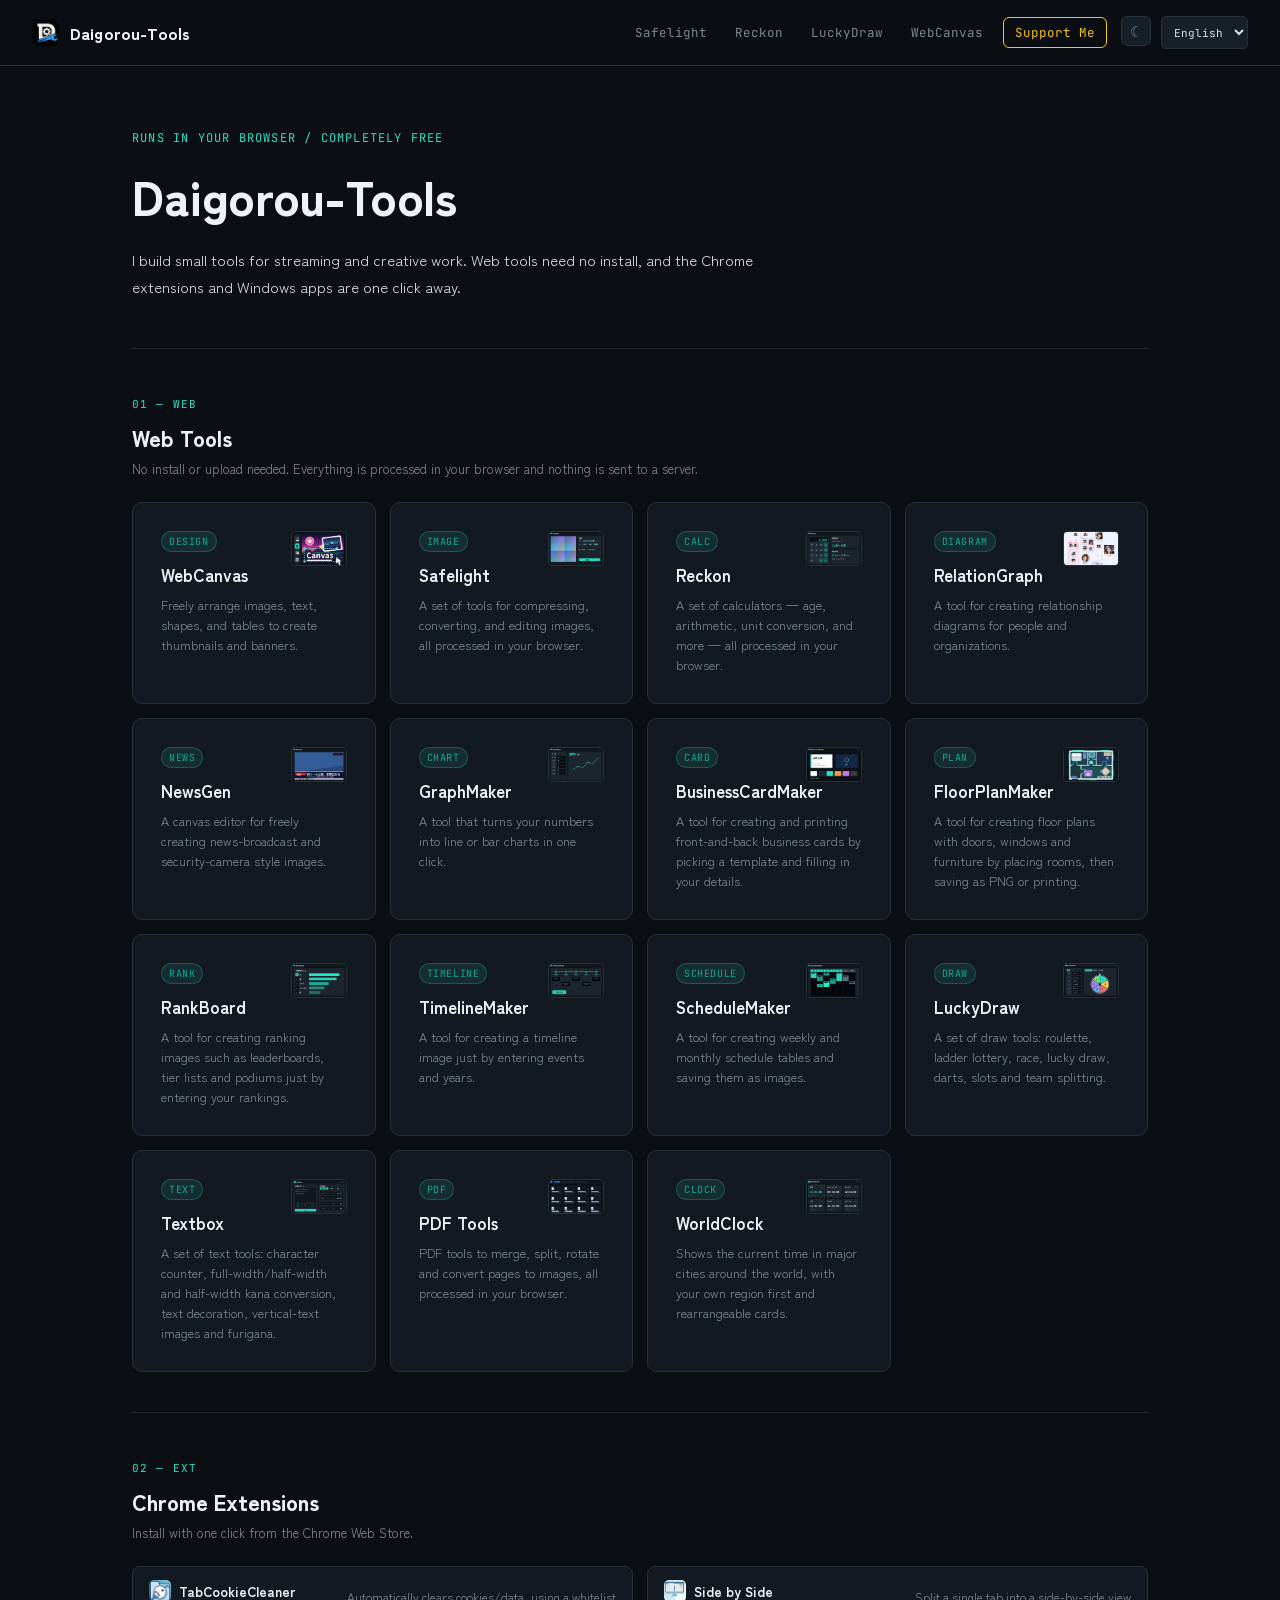
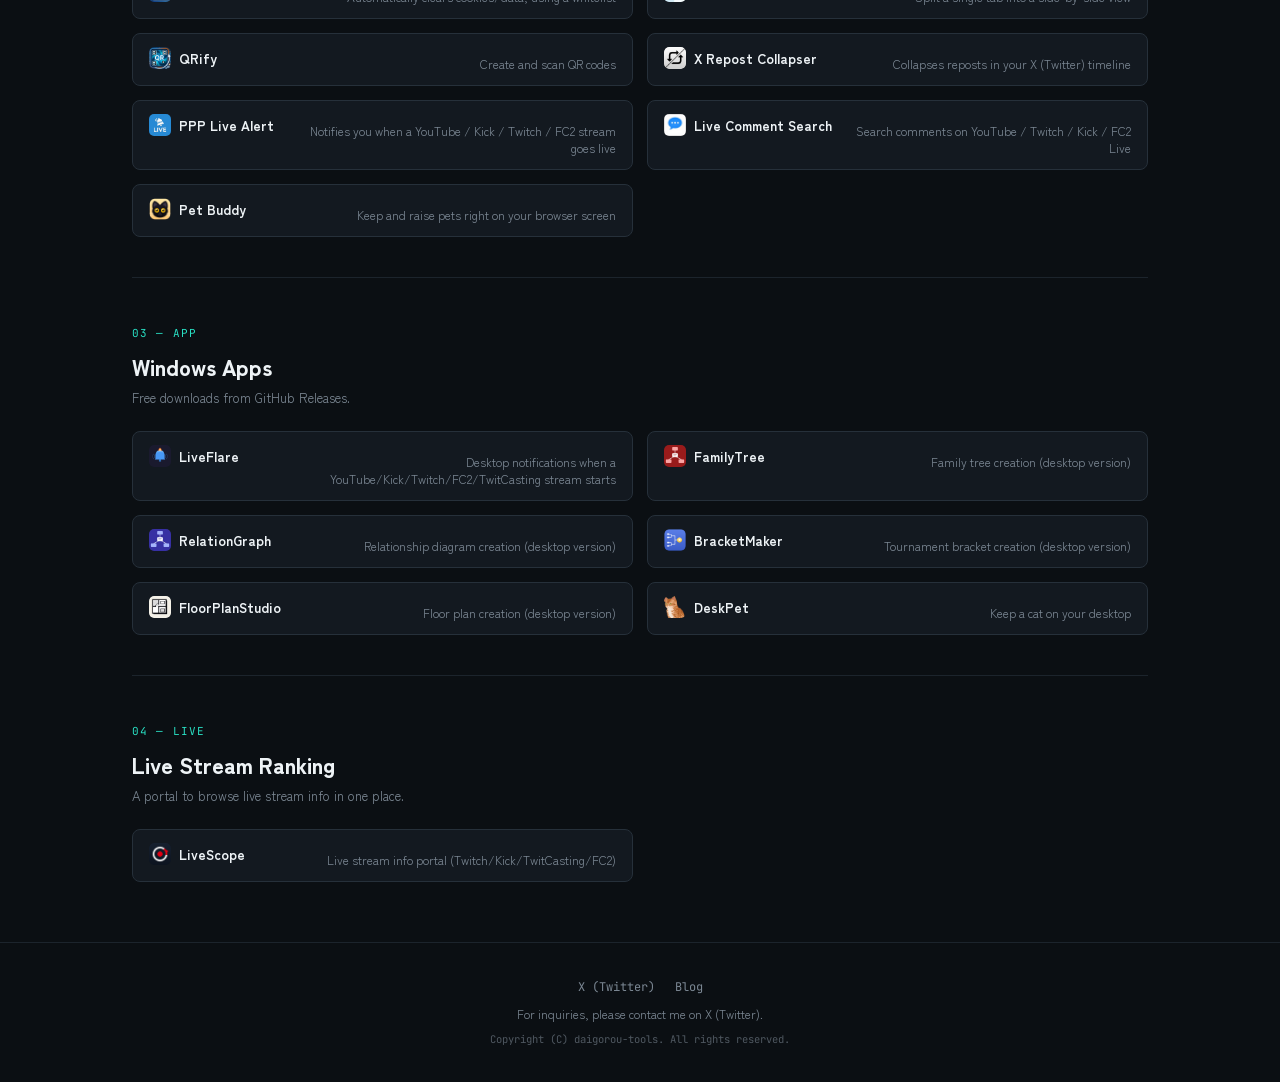
==== commit 77a21506: "Add files via upload" ====
--- a/index.html
+++ b/index.html
@@ -3,7 +3,18 @@
 <head>
 <meta charset="UTF-8">
 <meta name="viewport" content="width=device-width, initial-scale=1.0">
-<title data-i18n="page_title">Daigorou-Tools — ツール置き場</title>
+<title data-i18n="page_title">Daigorou-Tools — 無料ブラウザツール集・インストール不要</title>
+<meta name="description" content="画像編集・各種計算・PDF・名刺・間取り図・年表・抽選・テキスト処理など、インストール不要で使える無料のWebツール集。すべてブラウザ内で処理され、サーバーには送信されません。Chrome拡張やWindowsソフトも公開中。">
+<link rel="canonical" href="https://daigorou-addon.github.io/daigorou-tools/">
+<meta property="og:type" content="website">
+<meta property="og:site_name" content="Daigorou-Tools">
+<meta property="og:locale" content="ja_JP">
+<meta property="og:title" content="Daigorou-Tools — 無料ブラウザツール集・インストール不要">
+<meta property="og:description" content="画像編集・各種計算・PDF・名刺・間取り図・年表・抽選・テキスト処理など、インストール不要で使える無料のWebツール集。すべてブラウザ内で処理されます。">
+<meta property="og:url" content="https://daigorou-addon.github.io/daigorou-tools/">
+<meta property="og:image" content="https://daigorou-addon.github.io/daigorou-tools/favicon.png">
+<meta name="twitter:card" content="summary">
+<meta name="twitter:site" content="@daigorouwork">
 <link rel="icon" type="image/png" href="favicon.png">
 <script>
   // CSSが読み込まれる前にテーマ属性を確定させ、切り替え時のチラつきを防ぐ
@@ -227,6 +238,20 @@
     </div>
   </section>
 
+  <section class="section">
+    <div class="section-head">
+      <span class="section-tag">04 — LIVE</span>
+      <h2 data-i18n="sec4_title">配信ランキング</h2>
+      <p data-i18n="sec4_desc">配信情報をまとめて見られるポータルです。</p>
+    </div>
+    <div class="grid grid-2">
+      <a class="row" href="https://livescope.pages.dev/" target="_blank" rel="noopener">
+        <span class="row-name"><img class="row-icon" src="img/icons/livescope.png" alt="" width="22" height="22" loading="lazy" onerror="this.remove()">LiveScope</span>
+        <span class="row-desc" data-i18n="app_livescope_desc">ライブ配信情報ポータル（Twitch/Kick/ツイキャス/FC2）</span>
+      </a>
+    </div>
+  </section>
+
 </main>
 
 <footer>
